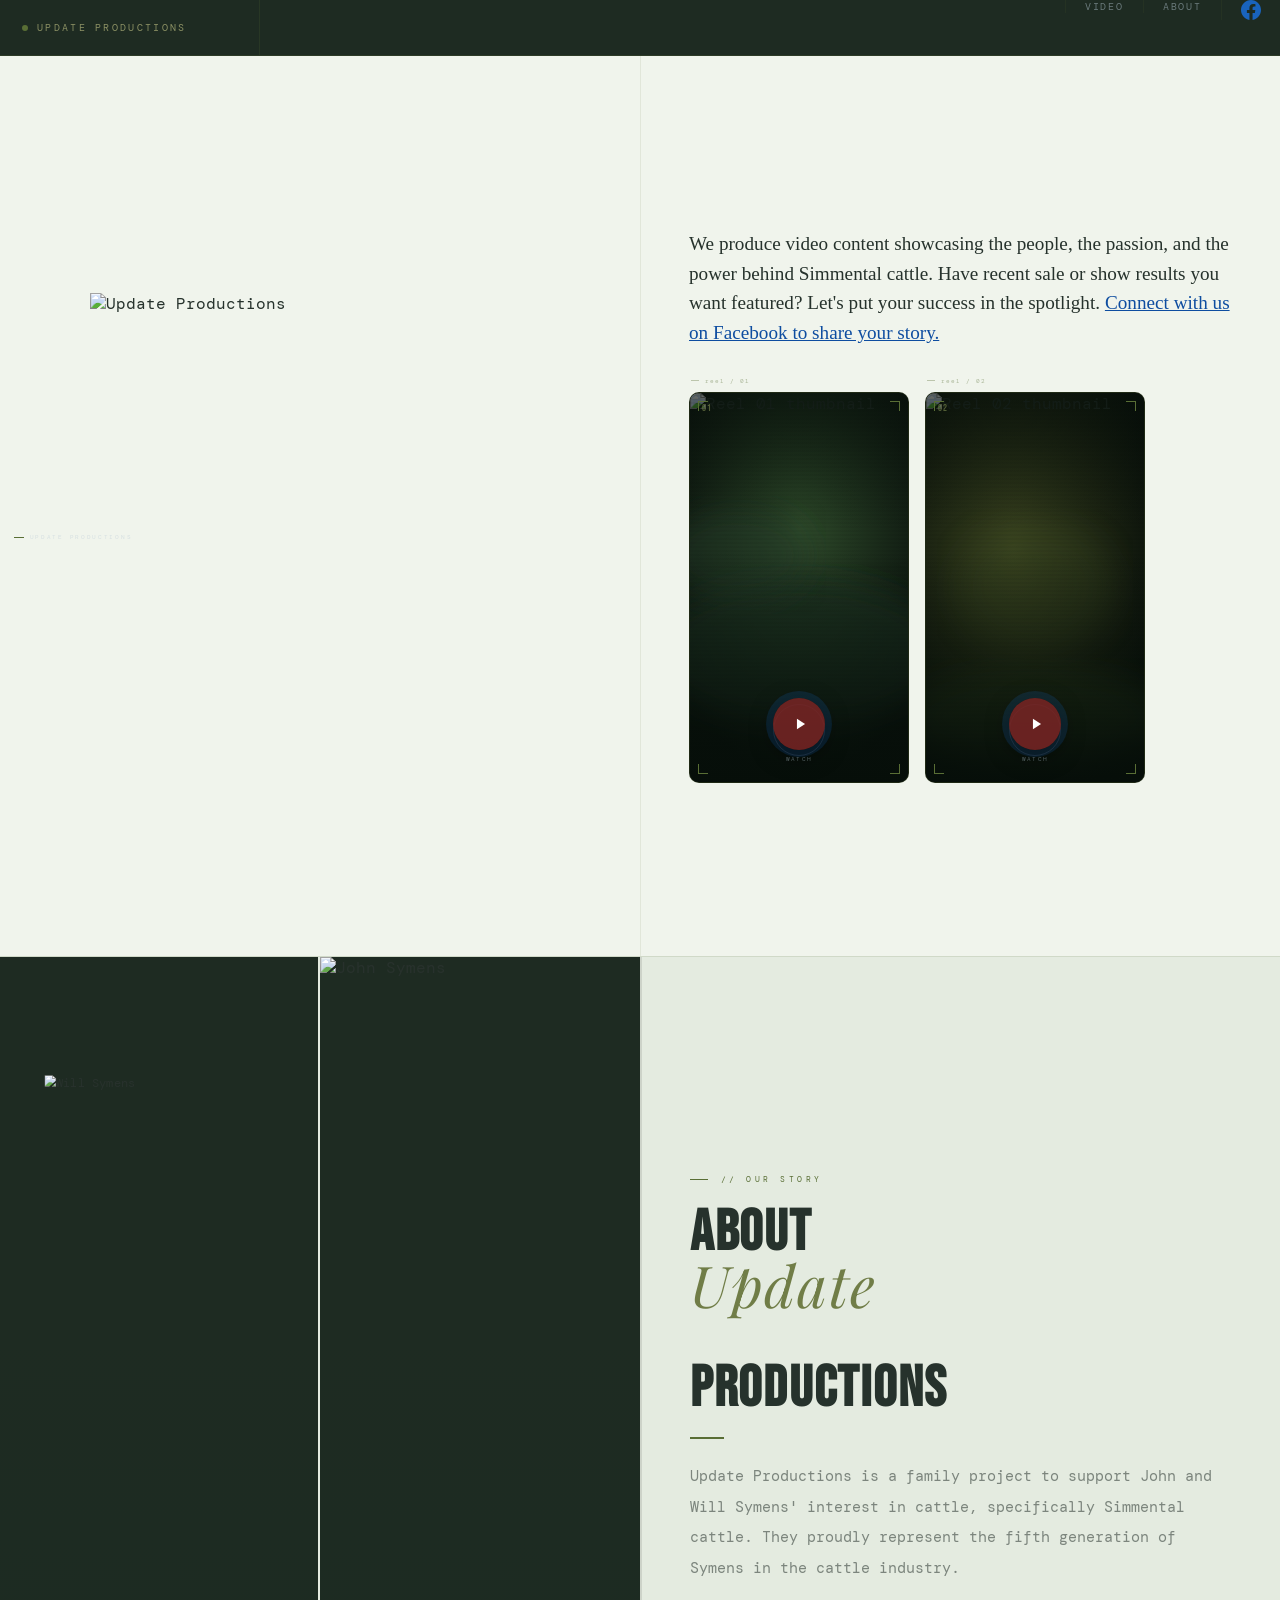
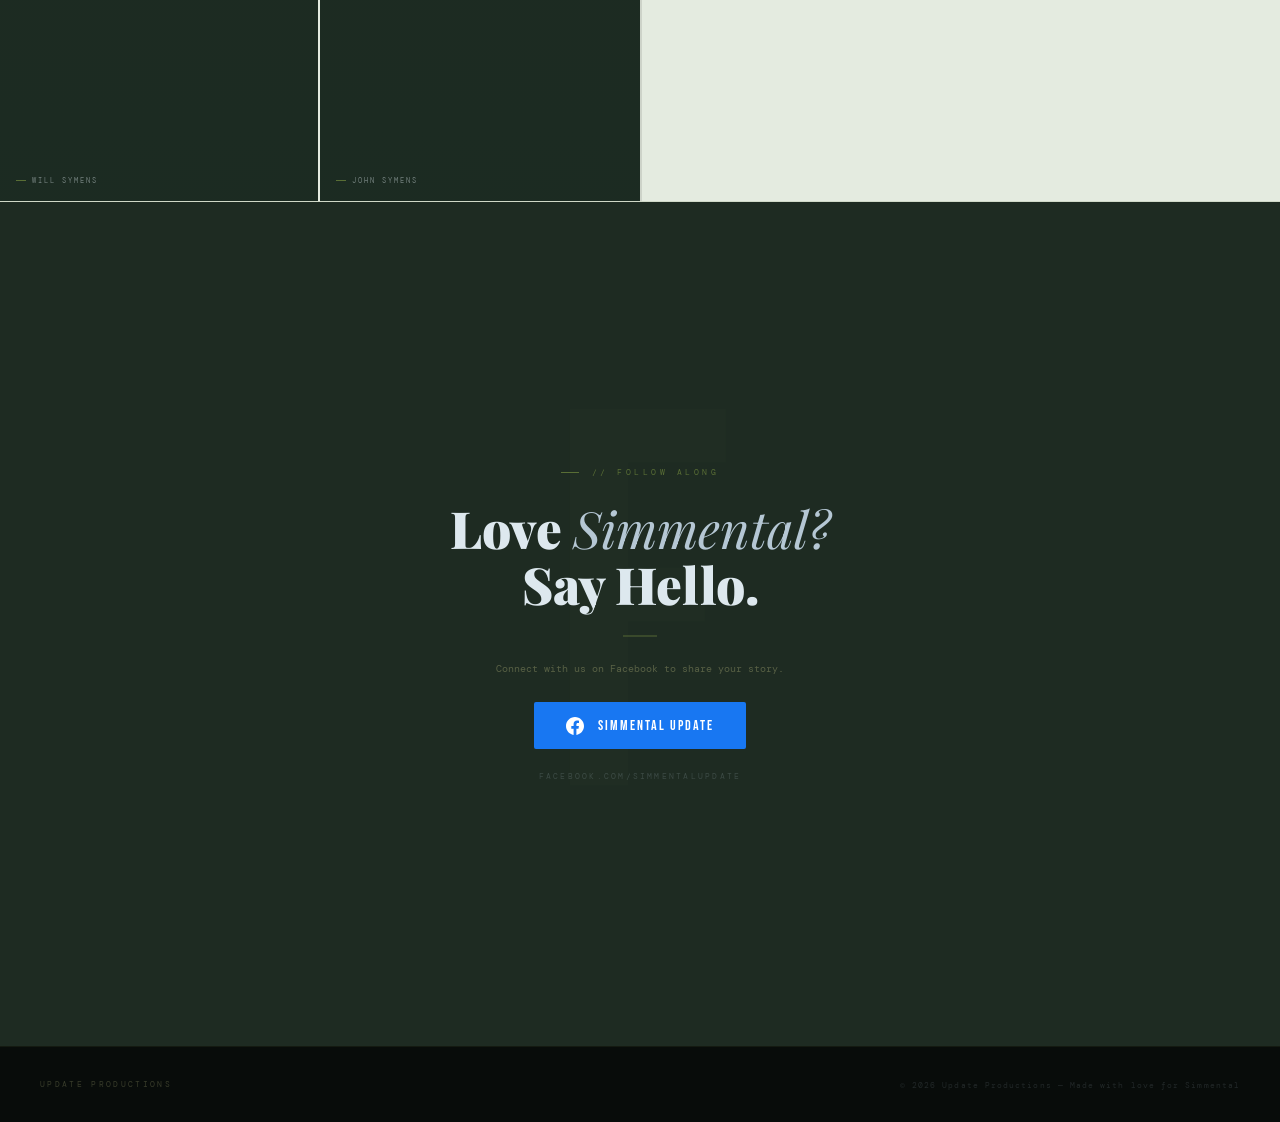
==== index.html @ 3e2acacf "Add files via upload" ====
<!DOCTYPE html>
<html lang="en">
<head>
  <meta charset="UTF-8">
  <meta name="viewport" content="width=device-width, initial-scale=1.0">
  <title>Update Productions — Simmental Cattle</title>
  <link rel="preconnect" href="https://fonts.googleapis.com">
  <link rel="preconnect" href="https://fonts.gstatic.com" crossorigin>
  <link href="https://fonts.googleapis.com/css2?family=Playfair+Display:ital,wght@0,400;0,700;0,900;1,300;1,400;1,700&family=Bebas+Neue&family=DM+Mono:ital,wght@0,300;0,400;0,500;1,400&display=swap" rel="stylesheet">
  <link rel="stylesheet" href="style.css">
</head>
<body>

<!-- ── NAV ── -->
<nav>
  <a href="#" class="nav-logo">
    <span class="nav-logo-dot"></span>
    <span class="nav-logo-text">Update Productions</span>
  </a>
  <button class="hamburger" aria-label="Menu" aria-expanded="false" id="hamburger-btn">
    <span></span><span></span><span></span>
  </button>
  <div class="nav-overlay"></div>
  <ul class="nav-links">
    <li><a href="#video-content">Video</a></li>
    <li><a href="#about">About</a></li>
    <li>
      <a href="https://www.facebook.com/SimmentalUpdate" target="_blank" class="nav-fb-link" aria-label="Facebook">
        <svg width="20" height="20" viewBox="0 0 24 24"><path d="M24 12.073c0-6.627-5.373-12-12-12s-12 5.373-12 12c0 5.99 4.388 10.954 10.125 11.854v-8.385H7.078v-3.47h3.047V9.43c0-3.007 1.792-4.669 4.533-4.669 1.312 0 2.686.235 2.686.235v2.953H15.83c-1.491 0-1.956.925-1.956 1.874v2.25h3.328l-.532 3.47h-2.796v8.385C19.612 23.027 24 18.062 24 12.073z"/></svg>
      </a>
    </li>
  </ul>
</nav>

<!-- ══ SECTION 1 — VIDEO CONTENT ══ -->
<section id="video-content">
  <div class="frame4">
    <div class="f4-left">
      <div class="f4-brand-photo reveal">
        <img src="photos/download.png" alt="Update Productions" />
        <span class="bph-label">Update Productions</span>
      </div>
    </div>
    
    <div class="f4-right">
      <div class="f4-text reveal">
        <p class="f4-heading">We produce video content showcasing the people, the passion, and the power behind Simmental cattle. Have recent sale or show results you want featured? Let's put your success in the spotlight. <a href="https://www.facebook.com/SimmentalUpdate" target="_blank" style="color:#0e4da0; ">
            Connect with us on Facebook to share your story.
          </a>
        </p>
      </div>

      <div class="f4-reels reveal d2">
        <!-- REEL 01 -->
        <div class="reel-wrap">
          <span class="reel-path">reel / 01</span>
          <div class="reel-card" data-yt="qLZRqucV_YE" role="button" tabindex="0" aria-label="Play reel 01">
            <img class="reel-thumb" src="https://img.youtube.com/vi/qLZRqucV_YE/maxresdefault.jpg" alt="Reel 01 thumbnail">
            <svg class="reel-bg" viewBox="0 0 270 480" xmlns="http://www.w3.org/2000/svg" preserveAspectRatio="xMidYMid slice">
              <defs>
                <radialGradient id="g1a" cx="50%" cy="35%" r="65%">
                  <stop offset="0%" stop-color="#2e4a2a"/><stop offset="100%" stop-color="#0a120d"/>
                </radialGradient>
                <filter id="blur1"><feGaussianBlur stdDeviation="18"/></filter>
              </defs>
              <rect width="270" height="480" fill="url(#g1a)"/>
              <ellipse cx="135" cy="320" rx="180" ry="90" fill="#1a3020" opacity=".7" filter="url(#blur1)"/>
              <ellipse cx="60" cy="200" rx="90" ry="60" fill="#243828" opacity=".5" filter="url(#blur1)"/>
            </svg>
            <div class="scanlines"></div><div class="fade-top"></div><div class="fade-btm"></div>
            <div class="rc rc-tl"></div><div class="rc rc-tr"></div>
            <div class="rc rc-bl"></div><div class="rc rc-br"></div>
            <span class="reel-num">01</span>
            <div class="reel-play-pulse"></div>
            <div class="reel-play-wrap">
              <div class="reel-play-btn">
                <svg width="14" height="14" viewBox="0 0 24 24" fill="white"><polygon points="5,3 19,12 5,21"/></svg>
              </div>
              <span class="reel-watch">Watch</span>
            </div>
            <iframe class="reel-iframe" src="" allow="autoplay; encrypted-media; picture-in-picture" allowfullscreen title="Reel 01"></iframe>
            <button class="reel-stop-btn" aria-label="Stop video">✕</button>
          </div>
        </div>
        <!-- REEL 02 -->
        <div class="reel-wrap">
          <span class="reel-path">reel / 02</span>
          <div class="reel-card" data-yt="z7sv-30GgAw" role="button" tabindex="0" aria-label="Play reel 02">
            <img class="reel-thumb" src="https://img.youtube.com/vi/z7sv-30GgAw/maxresdefault.jpg" alt="Reel 02 thumbnail">
            <svg class="reel-bg" viewBox="0 0 270 480" xmlns="http://www.w3.org/2000/svg" preserveAspectRatio="xMidYMid slice">
              <defs>
                <radialGradient id="g2a" cx="40%" cy="40%" r="70%">
                  <stop offset="0%" stop-color="#38411e"/><stop offset="100%" stop-color="#080f0a"/>
                </radialGradient>
                <filter id="blur2"><feGaussianBlur stdDeviation="20"/></filter>
              </defs>
              <rect width="270" height="480" fill="url(#g2a)"/>
              <ellipse cx="135" cy="400" rx="160" ry="60" fill="#2a3c1a" opacity=".6" filter="url(#blur2)"/>
              <ellipse cx="135" cy="240" rx="100" ry="80" fill="#3a4820" opacity=".3" filter="url(#blur2)"/>
            </svg>
            <div class="scanlines"></div><div class="fade-top"></div><div class="fade-btm"></div>
            <div class="rc rc-tl"></div><div class="rc rc-tr"></div>
            <div class="rc rc-bl"></div><div class="rc rc-br"></div>
            <span class="reel-num">02</span>
            <div class="reel-play-pulse"></div>
            <div class="reel-play-wrap">
              <div class="reel-play-btn">
                <svg width="14" height="14" viewBox="0 0 24 24" fill="white"><polygon points="5,3 19,12 5,21"/></svg>
              </div>
              <span class="reel-watch">Watch</span>
            </div>
            <iframe class="reel-iframe" src="" allow="autoplay; encrypted-media; picture-in-picture" allowfullscreen title="Reel 02"></iframe>
            <button class="reel-stop-btn" aria-label="Stop video">✕</button>
          </div>
        </div>
      </div>
    </div>
  </div>
</section>

<!-- ══ SECTION 2 — ABOUT ══ -->
<section id="about">
  <div class="frame5">
    <div class="f5-photos reveal">
      <div class="f5-photo">
        <img src="photos/Gemini_Generated_Image_xiodenxiodenxiod.png" alt="Will Symens" />
        <span class="f5-photo-badge">Will Symens</span>
      </div>
      <div class="f5-photo">
        <img src="photos/Gemini_Generated_Image_btf49rbtf49rbtf4.png" alt="John Symens" />
        <span class="f5-photo-badge">John Symens</span>
      </div>
    </div>
    <div class="f5-text">
      <div class="lbl reveal"><span>// Our Story</span></div>
      <h2 class="f5-heading reveal d1">About<br><em>Update</em><br>Productions</h2>
      <div class="f5-divider reveal d2"></div>
      <p class="f5-detail reveal d3">Update Productions is a family project to support John and Will Symens' interest in cattle, specifically Simmental cattle. They proudly represent the fifth generation of Symens in the cattle industry.</p>
    </div>
  </div>
</section>

<!-- ══ SECTION 3 — CONNECT ══ -->
<section class="frame6" id="connect">
  <div class="frame6-inner">
    <div class="lbl reveal" style="justify-content:center;"><span>// Follow Along</span></div>
    <h2 class="frame6-heading reveal d1">Love <em>Simmental?</em><br>Say Hello.</h2>
    <div class="frame6-divider reveal d2"></div>
    <p class="frame6-body reveal d2">Connect with us on Facebook to share your story.</p>
    <a href="https://www.facebook.com/SimmentalUpdate" target="_blank" class="fb-btn reveal d3">
      <svg width="18" height="18" viewBox="0 0 24 24" fill="white"><path d="M24 12.073c0-6.627-5.373-12-12-12s-12 5.373-12 12c0 5.99 4.388 10.954 10.125 11.854v-8.385H7.078v-3.47h3.047V9.43c0-3.007 1.792-4.669 4.533-4.669 1.312 0 2.686.235 2.686.235v2.953H15.83c-1.491 0-1.956.925-1.956 1.874v2.25h3.328l-.532 3.47h-2.796v8.385C19.612 23.027 24 18.062 24 12.073z"/></svg>
      Simmental Update
    </a>
    <span class="fb-page reveal d4">facebook.com/SimmentalUpdate</span>
  </div>
</section>

<!-- ── FOOTER ── -->
<footer>
  <span class="footer-brand">Update Productions</span>
  <span class="footer-copy">© 2026 Update Productions — Made with love for Simmental</span>
</footer>

<script src="script.js"></script>
</body>
</html>
---- style.css ----
:root {
  --olive:       #596e35;
  --forest:      #26322c;
  --moss:        #707d47;
  --sky:         #b5c7d4;
  --sage:        #919667;
  --forest-deep: #1e2b22;
  --cream:       #f0f4ec;
  --parchment:   #e4ebe0;
  --sky-pale:    #dde8ee;
  --ink:         #0e1510;
}
*, *::before, *::after { box-sizing: border-box; margin: 0; padding: 0; }
html { scroll-behavior: smooth; }
section { scroll-margin-top: 56px; }
body {
  background: var(--cream);
  color: var(--forest);
  font-family: 'DM Mono', monospace;
  overflow-x: hidden;
}

/* ── NAV ── */
nav {
  position: sticky; top: 0; z-index: 500;
  display: flex; align-items: stretch;
  background: var(--forest-deep);
  border-bottom: 1px solid rgba(89,110,53,.25);
  min-height: 56px;
}
.nav-logo {
  text-decoration: none;
  display: flex; align-items: center;
  padding: 0 1.4rem;
  border-right: 1px solid rgba(89,110,53,.18);
  flex-shrink: 0;
  flex-grow: 1;
  gap: .55rem;
  min-width: 160px;
  max-width: 260px;
}
.nav-logo-dot { width:6px;height:6px;border-radius:50%;background:var(--olive);flex-shrink:0; }
.nav-logo-text {
  font-family:'DM Mono',monospace;
  font-size:.65rem;
  letter-spacing:.22em;text-transform:uppercase;
  color:rgba(145,150,103,.95);
  white-space:nowrap;
}
.nav-links { display:flex;align-items:stretch;list-style:none;margin-left:auto; }
.nav-links a {
  font-family:'DM Mono',monospace;
  font-size:clamp(.52rem, 1.1vw, .6rem);
  letter-spacing:.18em;text-transform:uppercase;
  color:rgba(181,199,212,.5);padding:0 1.2rem;text-decoration:none;
  display:flex;align-items:center;border-left:1px solid rgba(89,110,53,.12);
  transition:color .2s,background .2s;
  white-space:nowrap;
}
.nav-links a:hover { color:var(--sky);background:rgba(89,110,53,.05); }
.nav-fb-link {
  display:flex;align-items:center;justify-content:center;
  padding:0 1.1rem;
  border-left:1px solid rgba(89,110,53,.12);
  text-decoration:none;
  transition:background .2s;
  flex-shrink:0;
}
.nav-fb-link:hover { background:rgba(24,119,242,.1); }
.nav-fb-link svg { fill:rgba(24,119,242,.75);transition:fill .2s; width:20px;height:20px; }
.nav-fb-link:hover svg { fill:#1877F2; }

/* ── LABEL ── */
.lbl { display:flex;align-items:center;gap:.8rem; }
.lbl::before { content:'';width:18px;height:1px;background:var(--olive);flex-shrink:0; }
.lbl span { font-family:'DM Mono',monospace;font-size:.52rem;letter-spacing:.42em;text-transform:uppercase;color:var(--olive); }

/* ══ FRAME 4 — HERO ══ */
.frame4 {
  display:grid;grid-template-columns:1fr 1fr;
  align-items:stretch;min-height:100svh;background:var(--cream);
}
.f4-left {
  display:flex;flex-direction:column;padding:0;gap:0;
  background:var(--cream);overflow:hidden;
}
.f4-brand-photo {
  position:relative;width:100%;flex:0 0 55%;overflow:hidden;
  display:flex;align-items:center;justify-content:center;
}
.f4-brand-photo img { width:72%;height:auto;object-fit:contain;display:block; }
.bph-label {
  position:absolute;bottom:10px;left:14px;z-index:3;
  font-family:'DM Mono',monospace;font-size:.38rem;letter-spacing:.28em;text-transform:uppercase;
  color:rgba(181,199,212,.45);display:flex;align-items:center;gap:.35rem;
}
.bph-label::before { content:'';width:10px;height:1px;background:var(--olive);flex-shrink:0; }
.f4-left-text {
  flex:1 1 0;display:flex;flex-direction:column;justify-content:center;
  gap:.6rem;padding:1.2rem 2rem 1.4rem;
  border-top:1px solid rgba(89,110,53,.12);background:var(--cream);overflow:hidden;
}
.f4-left-heading {
  font-family:'Playfair Display',serif;font-size:clamp(.78rem,1.1vw,1rem);
  font-weight:300;font-style:italic;line-height:1.45;color:var(--forest);
}
.f4-left-body { font-family:'DM Mono',monospace;font-size:clamp(.48rem,.7vw,.55rem);line-height:1.85;color:rgba(38,50,44,.45); }
.f4-right {
  display:flex;flex-direction:column;justify-content:center;
  padding:2.5rem 3rem;gap:1.8rem;border-left:1px solid rgba(89,110,53,.1);overflow:hidden;
}
.f4-text { display:flex;flex-direction:column;gap:1rem; }
.f4-heading {
  font-family:'Garamond';font-size:clamp(.9rem,1.5vw,1.45rem);
  font-weight:500;line-height:1.55;color:var(--forest);
}
.f4-divider { width:36px;height:1.5px;background:var(--olive); }
.f4-sub { font-family:'DM Mono',monospace;font-size:clamp(.5rem,.7vw,.58rem);line-height:1.9;color:rgba(38,50,44,.5); }

/* ── REELS ROW ── */
.f4-reels { display:flex;gap:1rem;align-items:flex-start;flex-wrap:wrap; }

/* ── REEL WRAPPER ── */
.reel-wrap {
  display:flex;flex-direction:column;gap:.45rem;
  flex:0 0 clamp(140px, 18vw, 220px);
}

.reel-path {
  font-family:'DM Mono',monospace;font-size:.38rem;letter-spacing:.18em;text-transform:lowercase;
  color:rgba(89,110,53,.45);white-space:nowrap;overflow:hidden;text-overflow:ellipsis;
  padding-left:2px;display:flex;align-items:center;gap:.35rem;
}
.reel-path::before { content:'';width:8px;height:1px;background:rgba(89,110,53,.35);flex-shrink:0; }

/* ── REEL CARD ── */
.reel-card {
  position:relative;width:100%;aspect-ratio:9/16;
  border-radius:10px;overflow:hidden;
  border:1.5px solid rgba(89,110,53,.28);
  cursor:pointer;display:block;background:#080f0a;padding:0;
  transition:border-color .3s ease, box-shadow .3s ease;
}
.reel-card:not(.playing):hover {
  border-color:rgba(89,110,53,.6);
  box-shadow:0 22px 52px rgba(0,0,0,.65);
}
.reel-card.playing {
  border-color:rgba(89,110,53,.55);
  box-shadow:0 12px 40px rgba(0,0,0,.5);
  cursor:default;
}
.reel-thumb {
  position:absolute;inset:0;width:100%;height:100%;
  object-fit:cover;display:block;z-index:2;
  transition:opacity .25s ease;
}
.reel-card.playing .reel-thumb { opacity:0;pointer-events:none; }
.reel-card svg.reel-bg { position:absolute;inset:0;width:100%;height:100%;display:block;z-index:1; }
.reel-card .scanlines {
  position:absolute;inset:0;z-index:3;
  background:repeating-linear-gradient(0deg,transparent 0,transparent 2px,rgba(0,0,0,.05) 2px,rgba(0,0,0,.05) 4px);
  pointer-events:none;transition:opacity .2s;
}
.reel-card .fade-btm {
  position:absolute;bottom:0;left:0;right:0;height:60%;
  background:linear-gradient(to top,rgba(6,14,9,.96) 0%,transparent 100%);
  z-index:4;pointer-events:none;transition:opacity .2s;
}
.reel-card .fade-top {
  position:absolute;top:0;left:0;right:0;height:35%;
  background:linear-gradient(to bottom,rgba(6,14,9,.65) 0%,transparent 100%);
  z-index:4;pointer-events:none;transition:opacity .2s;
}
.reel-card.playing .scanlines,
.reel-card.playing .fade-btm,
.reel-card.playing .fade-top { opacity:0; }
.rc { position:absolute;width:10px;height:10px;z-index:7;pointer-events:none;transition:opacity .2s; }
.rc-tl { top:8px;left:8px;border-top:1.2px solid var(--olive);border-left:1.2px solid var(--olive); }
.rc-tr { top:8px;right:8px;border-top:1.2px solid var(--olive);border-right:1.2px solid var(--olive); }
.rc-bl { bottom:8px;left:8px;border-bottom:1.2px solid var(--olive);border-left:1.2px solid var(--olive); }
.rc-br { bottom:8px;right:8px;border-bottom:1.2px solid var(--olive);border-right:1.2px solid var(--olive); }
.reel-card.playing .rc { opacity:0; }
.reel-num {
  position:absolute;top:9px;left:12px;z-index:8;
  font-family:'Bebas Neue',sans-serif;font-size:.65rem;letter-spacing:.08em;
  color:rgba(112,125,71,.7);transition:opacity .2s;
}
.reel-card.playing .reel-num { opacity:0; }
.reel-play-wrap {
  position:absolute;bottom:1.2rem;left:0;right:0;
  z-index:8;display:flex;flex-direction:column;align-items:center;gap:5px;
  transition:opacity .2s;
}
.reel-card.playing .reel-play-wrap { opacity:0;pointer-events:none; }
.reel-play-btn {
  width:52px;height:52px;border-radius:50%;
  background:rgba(121, 37, 37, 0.85);
  display:flex;align-items:center;justify-content:center;
  box-shadow:0 0 0 7px rgba(24,119,242,.14),0 6px 22px rgba(0,0,0,.5);
  transition:background .25s,box-shadow .25s;
}
.reel-card:not(.playing):hover .reel-play-btn {
  background:#77150e;
  box-shadow:0 0 0 10px rgba(24,119,242,.2),0 10px 30px rgba(24,119,242,.38);
}
.reel-play-btn svg { margin-left:3px; }
.reel-play-pulse {
  position:absolute;bottom:calc(1.2rem + 7px);left:50%;transform:translateX(-50%);
  z-index:7;width:52px;height:52px;border-radius:50%;
  border:1.2px solid rgba(69, 79, 92, 0.45);
  animation:rpulse 2.3s ease-out infinite;pointer-events:none;
}
@keyframes rpulse {
  0%   { transform:translateX(-50%) scale(1);opacity:.7; }
  100% { transform:translateX(-50%) scale(2.5);opacity:0; }
}
.reel-watch {
  font-family:'DM Mono',monospace;font-size:.35rem;letter-spacing:.22em;text-transform:uppercase;
  color:rgba(181,199,212,.45);
}
.reel-iframe {
  position:absolute;inset:0;width:100%;height:100%;
  border:none;display:block;z-index:9;
  opacity:0;transition:opacity .3s ease .1s;
  pointer-events:none;
}
.reel-card.playing .reel-iframe { opacity:1;pointer-events:all; }
.reel-stop-btn {
  position:absolute;top:8px;right:8px;z-index:15;
  width:26px;height:26px;border-radius:50%;
  background:rgba(10,18,12,.78);border:1px solid rgba(89,110,53,.5);
  color:rgba(181,199,212,.85);font-size:.65rem;line-height:1;
  cursor:pointer;display:none;align-items:center;justify-content:center;
  transition:background .2s,border-color .2s,color .2s;
  padding:0;
}
.reel-card.playing .reel-stop-btn { display:flex; }
.reel-stop-btn:hover { background:rgba(89,110,53,.35);border-color:var(--olive);color:#fff; }

/* ══ FRAME 5 — ABOUT ══ */
.frame5 {
  display:grid;grid-template-columns:1fr 1fr;
  min-height:calc(100svh - 56px);background:var(--parchment);
  border-top:1px solid rgba(89,110,53,.14);border-bottom:1px solid rgba(89,110,53,.14);
}
.f5-photos {
  display:grid;grid-template-columns:1fr 1fr;
  background:var(--forest-deep);overflow:hidden;min-height:calc(100svh - 56px);
}
.f5-photo { position:relative;overflow:hidden; }
.f5-photo:first-child { border-right:2px solid var(--parchment); }
.f5-photo::after {
  content:'';position:absolute;inset:0;
  background:linear-gradient(to top,rgba(26,43,34,.6) 0%,transparent 55%);
  pointer-events:none;z-index:1;
}
.f5-photo img { width:100%;height:100%;object-fit:cover;display:block;filter:saturate(.78);transition:transform .7s ease; }
.f5-photo:hover img { transform:scale(1.04); }
.f5-photo:first-child img { object-fit:cover;transform:scale(0.72);transform-origin:center center; }
.f5-photo:first-child:hover img { transform:scale(0.76); }
.f5-photo-badge {
  position:absolute;bottom:1rem;left:1rem;z-index:2;
  font-family:'DM Mono',monospace;font-size:.44rem;letter-spacing:.28em;text-transform:uppercase;
  color:rgba(221,232,238,.45);display:flex;align-items:center;gap:.4rem;
}
.f5-photo-badge::before { content:'';width:10px;height:1px;background:var(--olive); }
.f5-text {
  padding:4rem 3rem;display:flex;flex-direction:column;
  justify-content:center;gap:1.4rem;border-left:2px solid rgba(0,0,0,0.1);
}
.f5-heading { font-family:'Bebas Neue',sans-serif;font-size:clamp(2rem,4.5vw,4rem);line-height:.9;letter-spacing:.03em;color:var(--forest); }
.f5-heading em { font-family:'Playfair Display',serif;font-style:italic;font-weight:300;color:var(--moss);display:block; }
.f5-divider { width:34px;height:1.5px;background:var(--olive); }
.f5-body { font-family:'Playfair Display',serif;font-size:clamp(.82rem,1.3vw,1.02rem);font-weight:300;font-style:italic;line-height:1.9;color:rgba(38,50,44,.68); }
.f5-detail {
  font-family:'DM Mono',monospace;
  font-size:clamp(.90rem,1.2vw,1.10rem);
  line-height:2.0;
  color:rgba(38,50,44,.55);
}

/* ══ FRAME 6 — CONNECT ══ */
.frame6 {
  background:var(--forest-deep);min-height:calc(100svh - 56px);
  display:flex;align-items:center;justify-content:center;
  padding:5rem 2rem;text-align:center;position:relative;overflow:hidden;
}
.frame6::before {
  content:'f';position:absolute;font-family:'Bebas Neue',sans-serif;font-size:42vw;line-height:1;
  color:rgba(89,110,53,.04);top:50%;left:50%;transform:translate(-50%,-50%);pointer-events:none;
}
.frame6-inner {
  max-width:540px;margin:0 auto;display:flex;flex-direction:column;
  align-items:center;gap:1.4rem;position:relative;z-index:1;
}
.frame6-heading { font-family:'Playfair Display',serif;font-size:clamp(1.6rem,5vw,3.2rem);font-weight:900;line-height:1.1;color:var(--sky-pale); }
.frame6-heading em { font-style:italic;font-weight:300;color:var(--sky); }
.frame6-body { font-family:'DM Mono',monospace;font-size:clamp(.54rem,.8vw,.62rem);line-height:2.1;color:rgba(145,150,103,.5); }
.frame6-divider { width:34px;height:1.5px;background:rgba(89,110,53,.45); }
.fb-btn {
  display:inline-flex;align-items:center;gap:.9rem;text-decoration:none;
  background:#1877F2;color:#fff;padding:.9rem 2rem;
  font-family:'Bebas Neue',sans-serif;font-size:.88rem;letter-spacing:.14em;
  border-radius:2px;
  transition:background .2s,transform .2s,box-shadow .2s;
}
.fb-btn:hover { background:#1565d8;transform:translateY(-2px);box-shadow:0 10px 36px rgba(24,119,242,.3); }
.fb-page { font-family:'DM Mono',monospace;font-size:.5rem;letter-spacing:.28em;text-transform:uppercase;color:rgba(181,199,212,.2); }

/* ── FOOTER ── */
footer {
  background:#080c0a;border-top:1px solid rgba(89,110,53,.15);
  padding:2rem 2.5rem;display:flex;justify-content:space-between;align-items:center;flex-wrap:wrap;gap:1rem;
}
.footer-brand { font-family:'DM Mono',monospace;font-size:.52rem;letter-spacing:.28em;text-transform:uppercase;color:rgba(145,150,103,.35); }
.footer-copy { font-family:'DM Mono',monospace;font-size:.48rem;letter-spacing:.14em;color:rgba(181,199,212,.15); }

/* ── REVEAL ── */
.reveal { opacity:0;transform:translateY(18px);transition:opacity .75s ease,transform .75s ease; }
.reveal.visible { opacity:1;transform:translateY(0); }
.d1{transition-delay:.12s}.d2{transition-delay:.25s}.d3{transition-delay:.38s}.d4{transition-delay:.5s}

/* ══ TABLET (≤1024px) ══ */
@media (max-width:1024px) {
  .f4-right { padding:2rem 2.2rem; gap:1.5rem; }
  .f5-text { padding:3rem 2.5rem; }
}

/* ══ SMALL TABLET / LARGE PHONE LANDSCAPE (≤768px) ══ */
@media (max-width:768px) {
  nav { min-height:52px; }

  .frame4 { grid-template-columns:1fr; min-height:auto; }
  .f4-left { border-bottom:1px solid rgba(89,110,53,.15); }
  .f4-brand-photo { flex:0 0 260px; }
  .f4-brand-photo img { width:60%; }
  .f4-left-text { padding:1.4rem 1.8rem 1.6rem; }
  .f4-left-heading { font-size:.9rem; }
  .f4-left-body { font-size:.52rem; }
  .f4-right { padding:2rem 1.8rem; border-left:none; border-top:1px solid rgba(89,110,53,.1); }
  .f4-heading { font-size:1rem; }
  .f4-sub { font-size:.52rem; }

  .f4-reels { gap:.8rem; }
  .reel-wrap { flex:1 1 calc(50% - .4rem); max-width:none; }

  .frame5 { grid-template-columns:1fr; min-height:auto; }
  .f5-photos { min-height:300px; grid-template-columns:1fr 1fr; }
  .f5-text { padding:3rem 2rem; border-left:none; border-top:1px solid rgba(89,110,53,.1); }
  .f5-heading { font-size:2.8rem; }
  .f5-body   { font-size:.92rem; }
  .f5-detail { font-size:.90rem; }

  .frame6 { min-height:auto; padding:5rem 2rem; }
  .frame6-heading { font-size:2rem; }
  .frame6-body { font-size:.58rem; }

  footer { padding:1.8rem 1.8rem; }
}

/* ══ HAMBURGER MENU ══ */
.hamburger {
  display:none;flex-direction:column;justify-content:center;gap:5px;
  width:44px;height:44px;background:none;border:none;cursor:pointer;
  padding:0 12px;margin-left:auto;z-index:600;
}
.hamburger span {
  display:block;width:100%;height:2px;background:var(--sky);
  transition:transform .25s,opacity .25s;transform-origin:center;
}
.hamburger.active span:nth-child(1) { transform:translateY(7px) rotate(45deg); }
.hamburger.active span:nth-child(2) { opacity:0; }
.hamburger.active span:nth-child(3) { transform:translateY(-7px) rotate(-45deg); }

@media (max-width:1024px) {
  nav { display:flex !important;align-items:center;justify-content:space-between;overflow:visible;position:relative; }
  .hamburger { display:flex !important;margin-left:auto;margin-right:16px;flex-shrink:0;position:relative;z-index:601; }
  .nav-logo { flex-shrink:0;max-width:160px; }
  .nav-links {
    position:fixed;top:0;right:0;height:100svh;width:min(280px,75vw);
    background:var(--forest-deep);flex-direction:column;align-items:flex-start;
    padding:80px 24px 24px;gap:0;transform:translateX(100%);transition:transform .3s ease;
    border-left:1px solid rgba(89,110,53,.25);
  }
  .nav-links.open { transform:translateX(0); }
  .nav-links li { width:100%; }
  .nav-links a {
    width:100%;padding:14px 0;font-size:.62rem;letter-spacing:.15em;
    border-left:none;border-bottom:1px solid rgba(89,110,53,.12);
  }
  .nav-fb-link {
    width:100%;padding:14px 0;border-left:none;border-bottom:1px solid rgba(89,110,53,.12);
    justify-content:flex-start;
  }
  .nav-overlay {
    position:fixed;inset:0;background:rgba(0,0,0,.5);opacity:0;visibility:hidden;pointer-events:none;
    transition:opacity .3s,visibility .3s;z-index:550;
  }
  .nav-overlay.open { opacity:1;visibility:visible;pointer-events:all; }
}

/* ══ MOBILE (≤480px) ══ */
@media (max-width:480px) {
  .nav-logo { padding:0 .8rem; gap:.35rem; min-width:130px; max-width:180px; }
  .nav-logo-text { font-size:.58rem; letter-spacing:.12em; }

  .f4-brand-photo { flex:0 0 220px; }
  .f4-brand-photo img { width:70%; }
  .f4-left-text { padding:1.2rem 1.2rem 1.4rem; }
  .f4-left-heading { font-size:.82rem; }
  .f4-left-body { font-size:.5rem; }
  .f4-right { padding:1.8rem 1.2rem; gap:1.2rem; }
  .f4-heading { font-size:.80rem; }
  .f4-sub { font-size:.5rem; }

  .f4-reels { flex-direction:column; align-items:center; gap:1.2rem; }
  .reel-wrap { flex:0 0 auto; width:min(72vw, 240px); }

  .f5-photos { min-height:220px; }
  .f5-text { padding:2.5rem 1.2rem; gap:1.1rem; }
  .f5-heading { font-size:2.2rem; }
  .f5-body   { font-size:.88rem; }
  .f5-detail { font-size:.90rem; }

  .frame6 { padding:4rem 1.2rem; }
  .frame6-heading { font-size:1.7rem; }
  .frame6-body { font-size:.55rem; }
  .fb-btn { padding:.8rem 1.5rem; font-size:.8rem; }

  footer { padding:1.6rem 1.2rem; flex-direction:column; text-align:center; gap:.6rem; }
  .footer-brand { font-size:.48rem; }
  .footer-copy { font-size:.44rem; }
}

/* ══ EXTRA SMALL (≤360px) ══ */
@media (max-width:360px) {
  .nav-logo { padding:0 .6rem; gap:.3rem; min-width:110px; max-width:150px; }
  .nav-logo-text { font-size:.52rem; letter-spacing:.08em; }
  .f4-brand-photo { flex:0 0 180px; }
  .reel-wrap { width:min(80vw, 220px); }
  .f5-heading { font-size:1.9rem; }
  .frame6-heading { font-size:1.5rem; }
}
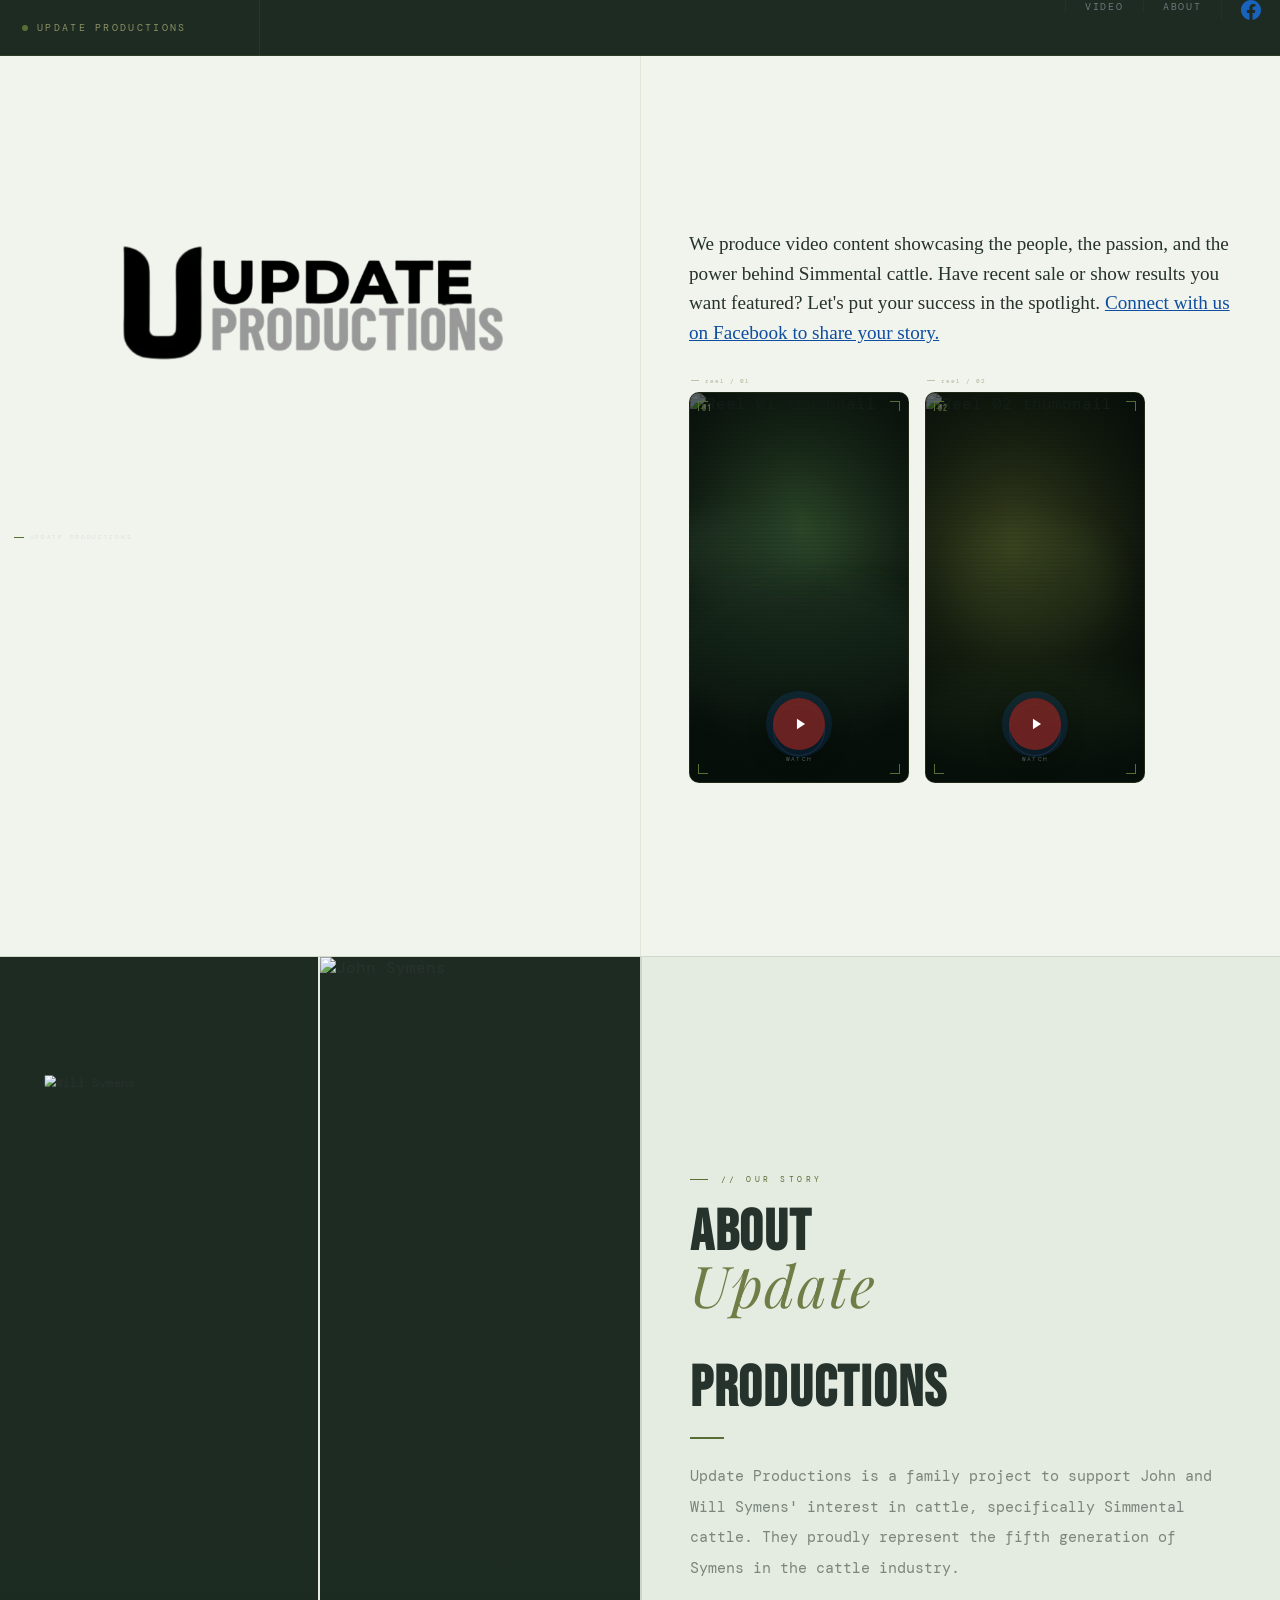
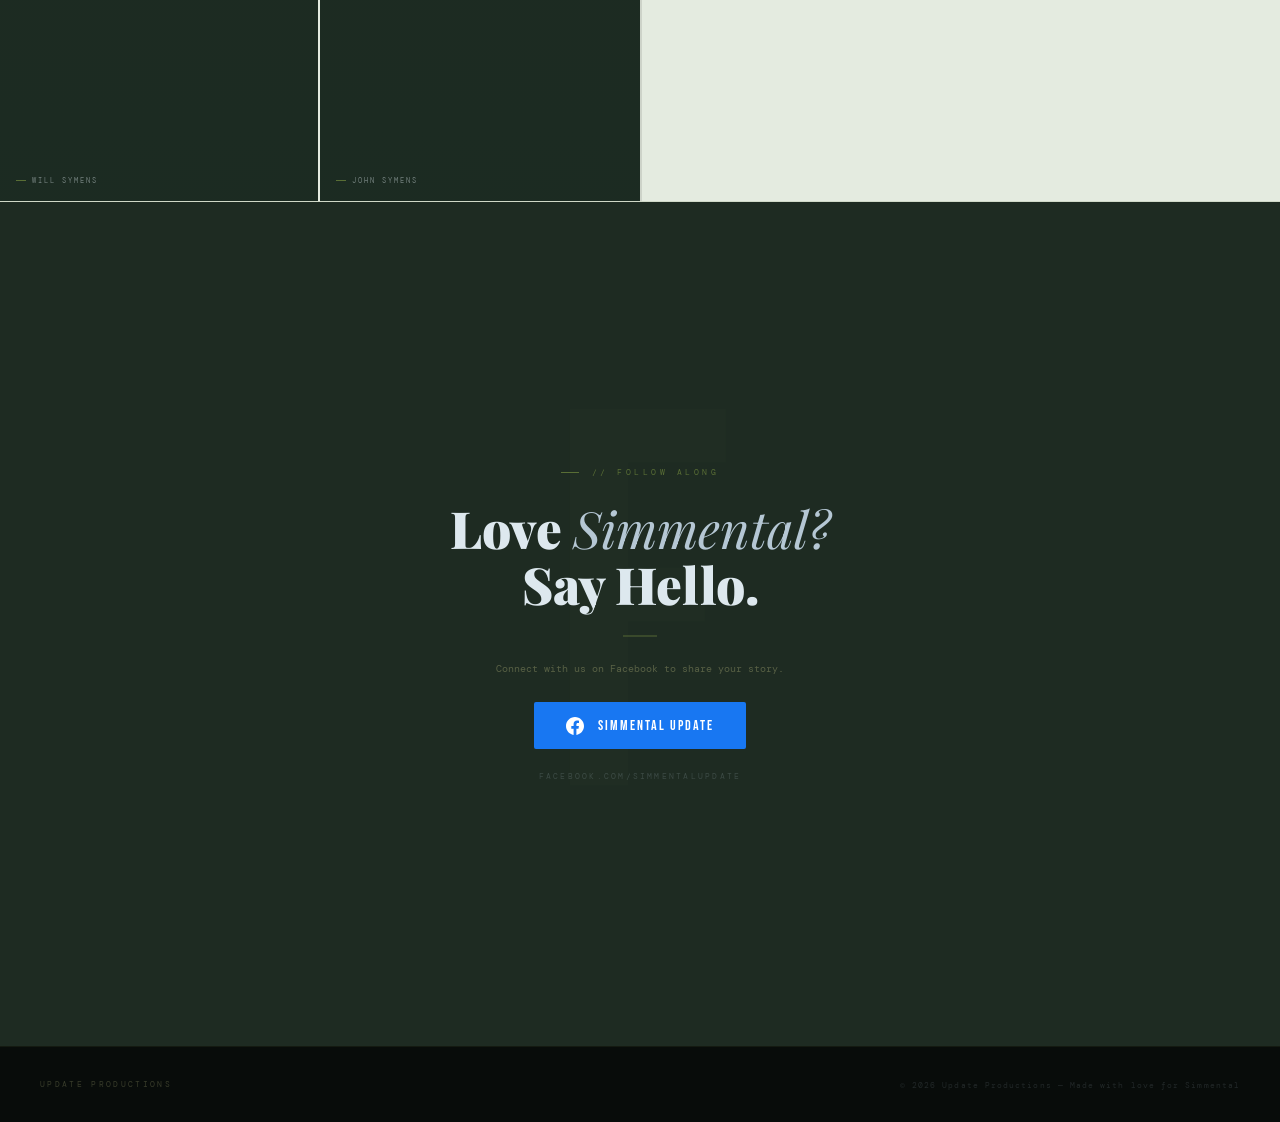
==== commit ce3bdeb5: "Add files via upload" ====
--- a/index.html
+++ b/index.html
@@ -37,7 +37,7 @@
   <div class="frame4">
     <div class="f4-left">
       <div class="f4-brand-photo reveal">
-        <img src="photos/download.png" alt="Update Productions" />
+        <img src="photos/image.png" alt="Update Productions" />
         <span class="bph-label">Update Productions</span>
       </div>
     </div>
